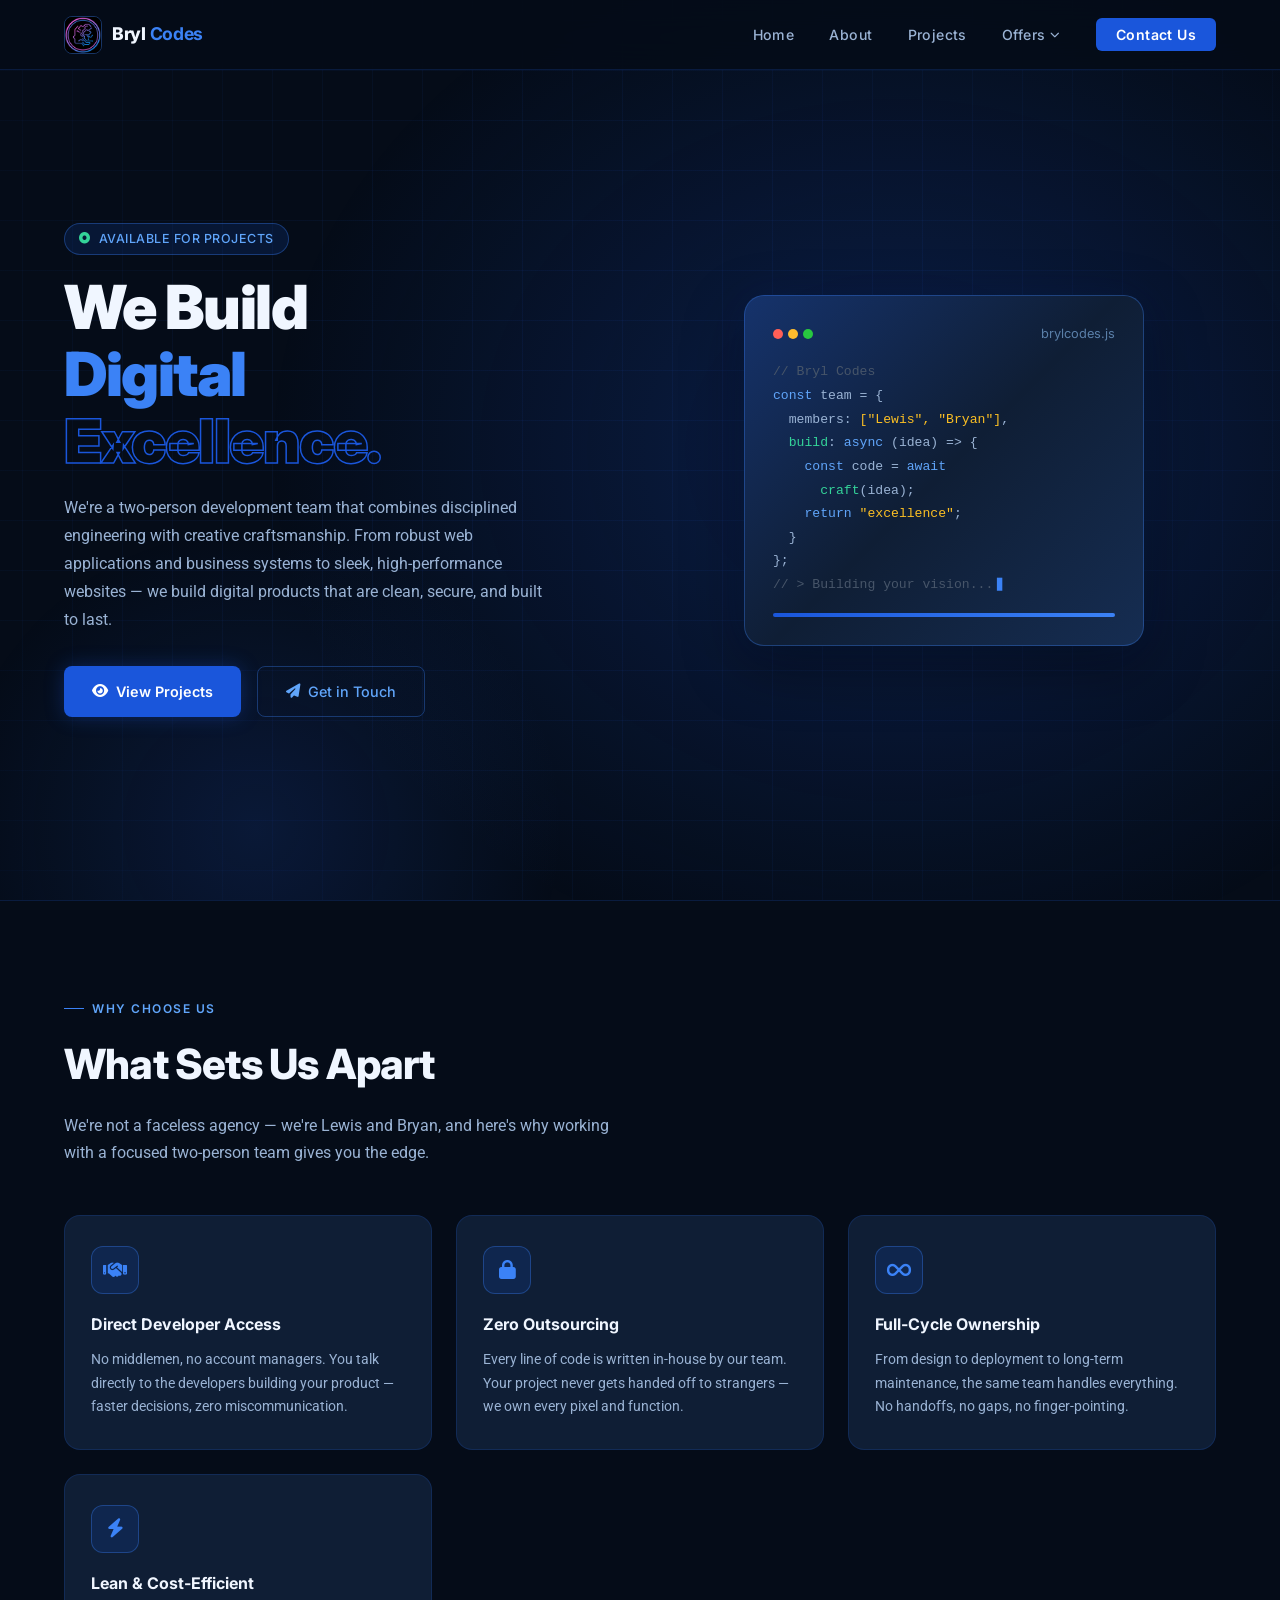
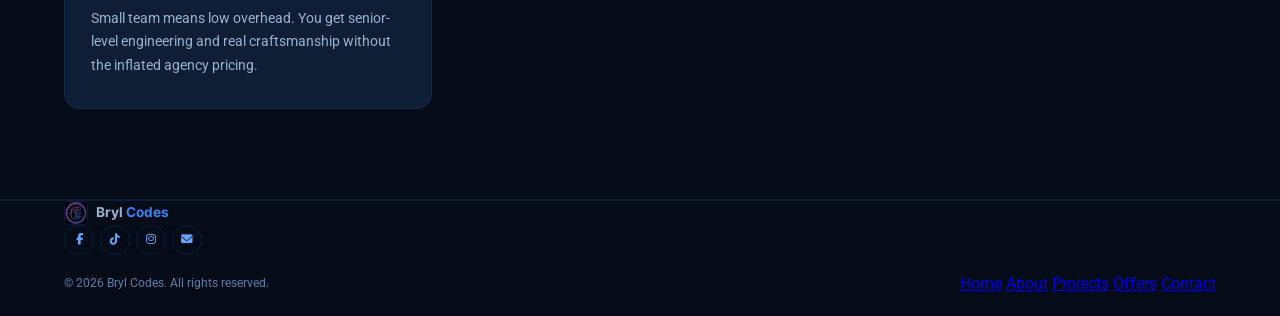
==== index.html @ 0e567b28 "New" ====
﻿<!DOCTYPE html>
<html lang="en">

<head>
    <meta charset="UTF-8" />
    <meta name="viewport" content="width=device-width, initial-scale=1.0" />
    <title>Bryl Codes</title>
    <link rel="preconnect" href="https://fonts.googleapis.com" />
    <link rel="preconnect" href="https://fonts.gstatic.com" crossorigin />
    <link
        href="https://fonts.googleapis.com/css2?family=Inter:wght@300;400;500;600;700;800;900&family=Roboto:wght@300;400;500;700&display=swap"
        rel="stylesheet" />
    <link rel="stylesheet" href="https://cdnjs.cloudflare.com/ajax/libs/font-awesome/6.5.0/css/all.min.css" />
    <link rel="stylesheet" href="css/style.css" />
</head>

<body>

    <!-- NAV -->
    <nav>
        <a class="nav-logo" href="index.html">
            <img src="assets/logo.png" alt="Bryl Codes Logo" data-fallback="icon-sibling" data-icon="fa-solid fa-code"
                data-icon-color="var(--blue-glow)" data-icon-size="1.4rem" />
            <span>Bryl <b>Codes</b></span>
        </a>
        <ul class="nav-links" id="navLinks">
            <li><a href="index.html">Home</a></li>
            <li><a href="about.html">About</a></li>
            <li><a href="projects.html">Projects</a></li>
            <li class="has-dropdown">
                <a href="offers.html">Offers <i class="fa-solid fa-chevron-down dropdown-arrow"></i></a>
                <ul class="dropdown">
                    <li><a href="offers.html">Services</a></li>
                    <li><a href="process.html">Our Process</a></li>
                </ul>
            </li>
            <li><a href="contact.html" class="nav-cta">Contact Us</a></li>
        </ul>
        <div class="hamburger" id="hamburger">
            <span></span><span></span><span></span>
        </div>
    </nav>

    <!-- HERO -->
    <section id="home">
        <div class="hero-bg"></div>
        <div class="hero-grid"></div>
        <div class="hero-inner">
            <div class="hero-text">
                <div class="hero-badge"><i class="fa-solid fa-circle-dot"></i> Available for Projects</div>
                <h1 class="hero-title">
                    We Build<br />
                    <span class="accent">Digital</span><br />
                    <span class="stroke">Excellence.</span>
                </h1>
                <p class="hero-desc">
                    We're a two-person development team that combines disciplined engineering with creative
                    craftsmanship. From robust web applications and business systems to sleek, high-performance
                    websites — we build digital products that are clean, secure, and built to last.
                </p>
                <div class="hero-actions">
                    <a href="projects.html" class="btn-primary"><i class="fa-solid fa-eye"></i> View Projects</a>
                    <a href="contact.html" class="btn-outline"><i class="fa-solid fa-paper-plane"></i> Get in Touch</a>
                </div>
            </div>

            <div class="hero-visual">
                <div class="hero-card">
                    <div class="hc-top">
                        <div class="hc-dots"><span></span><span></span><span></span></div>
                        <div class="hc-title">brylcodes.js</div>
                    </div>
                    <div class="hc-code">
                        <div class="cm">// Bryl Codes</div>
                        <div><span class="kw">const</span> team = {</div>
                        <div>&nbsp;&nbsp;members: <span class="str">["Lewis", "Bryan"]</span>,</div>
                        <div>&nbsp;&nbsp;<span class="fn">build</span>: <span class="kw">async</span> (idea) => {</div>
                        <div>&nbsp;&nbsp;&nbsp;&nbsp;<span class="kw">const</span> code = <span class="kw">await</span>
                        </div>
                        <div>&nbsp;&nbsp;&nbsp;&nbsp;&nbsp;&nbsp;<span class="fn">craft</span>(idea);</div>
                        <div>&nbsp;&nbsp;&nbsp;&nbsp;<span class="kw">return</span> <span
                                class="str">"excellence"</span>;</div>
                        <div>&nbsp;&nbsp;}</div>
                        <div>};</div>
                        <div class="cm">// &gt; Building your vision...</div>
                    </div>
                    <div class="hc-bar"></div>
                </div>
            </div>
        </div>
    </section>

    <!-- WHY CHOOSE US -->
    <section class="why-section">
        <div class="section-inner">
            <div class="section-label">Why Choose Us</div>
            <h2 class="section-title">What Sets Us Apart</h2>
            <p class="section-sub">We're not a faceless agency — we're Lewis and Bryan, and here's why
                working with a focused two-person team gives you the edge.</p>

            <div class="why-grid">
                <div class="why-card">
                    <div class="why-icon"><i class="fa-solid fa-handshake"></i></div>
                    <div class="why-name">Direct Developer Access</div>
                    <p class="why-desc">No middlemen, no account managers. You talk directly to the developers
                        building your product — faster decisions, zero miscommunication.</p>
                </div>
                <div class="why-card">
                    <div class="why-icon"><i class="fa-solid fa-lock"></i></div>
                    <div class="why-name">Zero Outsourcing</div>
                    <p class="why-desc">Every line of code is written in-house by our team. Your project
                        never gets handed off to strangers — we own every pixel and function.</p>
                </div>
                <div class="why-card">
                    <div class="why-icon"><i class="fa-solid fa-infinity"></i></div>
                    <div class="why-name">Full-Cycle Ownership</div>
                    <p class="why-desc">From design to deployment to long-term maintenance, the same team
                        handles everything. No handoffs, no gaps, no finger-pointing.</p>
                </div>
                <div class="why-card">
                    <div class="why-icon"><i class="fa-solid fa-bolt"></i></div>
                    <div class="why-name">Lean &amp; Cost-Efficient</div>
                    <p class="why-desc">Small team means low overhead. You get senior-level engineering
                        and real craftsmanship without the inflated agency pricing.</p>
                </div>
            </div>
        </div>
    </section>

    <!-- FOOTER -->
    <footer>
        <div class="footer-inner">
            <div class="footer-top">
                <div class="footer-logo">
                    <img src="assets/logo.png" alt="Logo" data-fallback="hide" />
                    <span>Bryl <b>Codes</b></span>
                </div>
                <div class="footer-socials">
                    <div class="social-btn">
                        <img src="assets/facebook.png" alt="Facebook" data-fallback="replace-parent"
                            data-icon="fab fa-facebook-f" data-icon-color="var(--blue-light)" />
                    </div>
                    <div class="social-btn">
                        <img src="assets/tiktok.png" alt="TikTok" data-fallback="replace-parent"
                            data-icon="fab fa-tiktok" data-icon-color="var(--blue-light)" />
                    </div>
                    <div class="social-btn">
                        <img src="assets/intagram.png" alt="Instagram" data-fallback="replace-parent"
                            data-icon="fab fa-instagram" data-icon-color="var(--blue-light)" />
                    </div>
                    <div class="social-btn">
                        <img src="assets/email.png" alt="Email" data-fallback="replace-parent"
                            data-icon="fa-solid fa-envelope" data-icon-color="var(--blue-light)" />
                    </div>
                </div>
            </div>
            <div class="footer-bottom">
                <div class="footer-copy">&copy; 2026 Bryl Codes. All rights reserved.</div>
                <div class="footer-links">
                    <a href="index.html">Home</a>
                    <a href="about.html">About</a>
                    <a href="projects.html">Projects</a>
                    <a href="offers.html">Offers</a>
                    <a href="contact.html">Contact</a>
                </div>
            </div>
        </div>
    </footer>

    <script src="js/main.js"></script>
</body>

</html>
---- css/style.css ----
*,
*::before,
*::after {
    box-sizing: border-box;
    margin: 0;
    padding: 0;
}

:root {
    --blue-deep: #0a1628;
    --blue-dark: #0d1f3c;
    --blue-mid: #102a4c;
    --blue-accent: #1a56db;
    --blue-bright: #2563eb;
    --blue-glow: #3b82f6;
    --blue-light: #60a5fa;
    --blue-pale: #93c5fd;
    --black: #050c18;
    --surface: #0f1e35;
    --surface2: #122338;
    --border: rgba(37, 99, 235, 0.18);
    --border-bright: rgba(59, 130, 246, 0.35);
    --text-primary: #f0f6ff;
    --text-secondary: #9ab3d4;
    --text-muted: #5a7fa8;
    --font-head: 'Inter', sans-serif;
    --font-body: 'Roboto', sans-serif;
}

html {
    scroll-behavior: smooth;
}

body {
    background: var(--black);
    color: var(--text-primary);
    font-family: var(--font-body);
    line-height: 1.6;
    overflow-x: hidden;
}

::-webkit-scrollbar {
    width: 5px;
}

::-webkit-scrollbar-track {
    background: var(--black);
}

::-webkit-scrollbar-thumb {
    background: var(--blue-accent);
    border-radius: 999px;
}

/* Nav Bar */
nav {
    position: fixed;
    top: 0;
    left: 0;
    right: 0;
    z-index: 1000;
    display: flex;
    align-items: center;
    justify-content: space-between;
    padding: 0 5%;
    height: 70px;
    background: rgba(5, 12, 24, 0.85);
    backdrop-filter: blur(18px);
    border-bottom: 1px solid var(--border);
    transition: background .3s, box-shadow .3s;
}

nav.nav-scrolled {
    background: rgba(5, 12, 24, 0.95);
    box-shadow: 0 4px 30px rgba(0, 0, 0, 0.4);
}

.nav-logo {
    display: flex;
    align-items: center;
    gap: 10px;
    text-decoration: none;
}

.nav-logo img {
    width: 38px;
    height: 38px;
    border-radius: 8px;
    object-fit: cover;
    border: 1px solid var(--border-bright);
}

.nav-logo span {
    font-family: var(--font-head);
    font-weight: 800;
    font-size: 1.1rem;
    color: var(--text-primary);
    letter-spacing: -0.3px;
}

.nav-logo span b {
    color: var(--blue-glow);
}

.nav-links {
    display: flex;
    gap: 2.2rem;
    list-style: none;
}

.nav-links a {
    font-family: var(--font-head);
    font-size: 0.88rem;
    font-weight: 500;
    color: var(--text-secondary);
    text-decoration: none;
    letter-spacing: 0.4px;
    transition: color .2s;
    position: relative;
}

.nav-links a::after {
    content: '';
    position: absolute;
    bottom: -4px;
    left: 0;
    right: 100%;
    height: 1.5px;
    background: var(--blue-glow);
    transition: right .25s ease;
}

.nav-links a:hover {
    color: var(--text-primary);
}

.nav-links a:hover::after {
    right: 0;
}

.nav-links a.active {
    color: var(--text-primary);
}

.nav-links a.active::after {
    right: 0;
}

.nav-cta {
    background: var(--blue-accent);
    color: #fff !important;
    padding: 8px 20px;
    border-radius: 6px;
    font-weight: 600 !important;
    transition: background .2s, transform .2s !important;
}

.nav-cta:hover {
    background: var(--blue-bright) !important;
    transform: translateY(-1px);
}

.nav-cta::after {
    display: none !important;
}

.hamburger {
    display: none;
    flex-direction: column;
    gap: 5px;
    cursor: pointer;
}

.hamburger span {
    width: 24px;
    height: 2px;
    background: var(--text-primary);
    border-radius: 2px;
    transition: .3s;
}

/* DROPDOWN NAV */
.has-dropdown {
    position: relative;
}

.has-dropdown > a {
    display: inline-flex;
    align-items: center;
    gap: 5px;
}

.has-dropdown > a::after {
    display: none !important;
}

.dropdown-arrow {
    font-size: 0.6rem;
    transition: transform .25s;
}

.has-dropdown:hover .dropdown-arrow,
.has-dropdown.open .dropdown-arrow {
    transform: rotate(180deg);
}

.dropdown {
    position: absolute;
    top: calc(100% + 8px);
    left: 50%;
    transform: translateX(-50%);
    background: rgba(15, 30, 53, 0.98);
    backdrop-filter: blur(20px);
    border: 1px solid var(--border-bright);
    border-radius: 12px;
    padding: 8px 0;
    min-width: 170px;
    list-style: none;
    box-shadow: 0 12px 40px rgba(0, 0, 0, 0.4);
    z-index: 100;
    opacity: 0;
    pointer-events: none;
    visibility: hidden;
    transition: opacity .2s, transform .2s, visibility .2s;
    transform: translateX(-50%) translateY(-6px);
}

/* Invisible bridge so mouse can travel from link to dropdown */
.dropdown::before {
    content: '';
    position: absolute;
    top: -12px;
    left: 0;
    right: 0;
    height: 12px;
}

.has-dropdown:hover .dropdown {
    opacity: 1;
    pointer-events: auto;
    visibility: visible;
    transform: translateX(-50%) translateY(0);
}

.dropdown li {
    list-style: none;
}

.dropdown a {
    display: block;
    padding: 9px 20px;
    font-size: 0.82rem !important;
    color: var(--text-secondary) !important;
    transition: background .2s, color .2s;
    white-space: nowrap;
}

.dropdown a::after {
    display: none !important;
}

.dropdown a:hover,
.dropdown a.active {
    background: rgba(37, 99, 235, 0.1);
    color: var(--text-primary) !important;
}

/* PROCESS DETAILS */
.process-details-section {
    background: var(--black);
}

.process-details-grid {
    display: grid;
    grid-template-columns: repeat(auto-fill, minmax(280px, 1fr));
    gap: 1.5rem;
    margin-top: 3rem;
}

.process-detail-card {
    background: var(--surface);
    border: 1px solid var(--border);
    border-radius: 16px;
    padding: 30px 26px;
    transition: transform .3s, border-color .3s;
    position: relative;
    overflow: hidden;
}

.process-detail-card::before {
    content: '';
    position: absolute;
    top: 0;
    left: 0;
    right: 0;
    height: 3px;
    background: linear-gradient(90deg, var(--blue-accent), var(--blue-glow));
    transform: scaleX(0);
    transform-origin: left;
    transition: transform .3s;
}

.process-detail-card:hover {
    transform: translateY(-5px);
    border-color: var(--border-bright);
}

.process-detail-card:hover::before {
    transform: scaleX(1);
}

.pd-icon {
    width: 48px;
    height: 48px;
    border-radius: 12px;
    background: rgba(26, 86, 219, 0.15);
    border: 1px solid var(--border-bright);
    display: flex;
    align-items: center;
    justify-content: center;
    margin-bottom: 18px;
    font-size: 1.2rem;
    color: var(--blue-glow);
}

.pd-title {
    font-family: var(--font-head);
    font-weight: 700;
    font-size: 1rem;
    color: var(--text-primary);
    margin-bottom: 10px;
}

.pd-desc {
    font-size: 0.87rem;
    color: var(--text-secondary);
    line-height: 1.7;
}

.process-section#process-top {
    padding-top: 120px;
}

/* HERO */
#home {
    min-height: 100vh;
    display: flex;
    align-items: center;
    padding: 100px 5% 60px;
    position: relative;
    overflow: hidden;
}

.hero-bg {
    position: absolute;
    top: -20%;
    left: 0;
    right: 0;
    bottom: -20%;
    z-index: 0;
    background:
        radial-gradient(ellipse 70% 60% at 70% 50%, rgba(26, 86, 219, 0.25) 0%, transparent 70%),
        radial-gradient(ellipse 40% 40% at 20% 80%, rgba(37, 99, 235, 0.15) 0%, transparent 60%);
    will-change: transform;
}

.hero-grid {
    position: absolute;
    top: -20%;
    left: -10%;
    right: -10%;
    bottom: -20%;
    z-index: 0;
    background-image:
        linear-gradient(rgba(37, 99, 235, 0.07) 1px, transparent 1px),
        linear-gradient(90deg, rgba(37, 99, 235, 0.07) 1px, transparent 1px);
    background-size: 50px 50px;
    mask-image: radial-gradient(ellipse 80% 80% at 50% 50%, black 30%, transparent 100%);
    will-change: transform;
}

.hero-inner {
    position: relative;
    z-index: 1;
    display: grid;
    grid-template-columns: 1fr 1fr;
    gap: 4rem;
    align-items: center;
    max-width: 1200px;
    margin: 0 auto;
    width: 100%;
}

.hero-badge {
    display: inline-flex;
    align-items: center;
    gap: 8px;
    background: rgba(26, 86, 219, 0.15);
    border: 1px solid var(--border-bright);
    border-radius: 999px;
    padding: 5px 14px;
    font-size: 0.78rem;
    font-weight: 500;
    color: var(--blue-light);
    font-family: var(--font-head);
    margin-bottom: 1.2rem;
    letter-spacing: 0.5px;
    text-transform: uppercase;
}

.hero-badge i {
    font-size: 0.7rem;
    color: #34d399;
    animation: badgePulse 2s ease-in-out infinite;
}

.hero-title {
    font-family: var(--font-head);
    font-size: clamp(2.4rem, 5vw, 3.8rem);
    font-weight: 900;
    line-height: 1.1;
    letter-spacing: -1.5px;
    color: var(--text-primary);
    margin-bottom: 1.2rem;
}

.hero-title .accent {
    color: var(--blue-glow);
}

.hero-title .stroke {
    -webkit-text-stroke: 1.5px var(--blue-accent);
    color: transparent;
}

.hero-desc {
    font-size: 1rem;
    color: var(--text-secondary);
    max-width: 480px;
    margin-bottom: 2rem;
    line-height: 1.75;
}

.hero-actions {
    display: flex;
    gap: 1rem;
    flex-wrap: wrap;
}

/* BUTTONS */
.btn-primary {
    background: var(--blue-accent);
    color: #fff;
    border: none;
    border-radius: 8px;
    padding: 13px 28px;
    font-family: var(--font-head);
    font-weight: 600;
    font-size: 0.9rem;
    cursor: pointer;
    text-decoration: none;
    display: inline-flex;
    align-items: center;
    gap: 8px;
    transition: background .2s, transform .2s, box-shadow .2s;
    box-shadow: 0 0 20px rgba(26, 86, 219, 0.3);
}

.btn-primary:hover {
    background: var(--blue-bright);
    transform: translateY(-2px);
    box-shadow: 0 6px 30px rgba(26, 86, 219, 0.45);
}

.btn-outline {
    background: transparent;
    color: var(--blue-light);
    border: 1px solid var(--border-bright);
    border-radius: 8px;
    padding: 13px 28px;
    font-family: var(--font-head);
    font-weight: 500;
    font-size: 0.9rem;
    cursor: pointer;
    text-decoration: none;
    display: inline-flex;
    align-items: center;
    gap: 8px;
    transition: border-color .2s, color .2s, background .2s;
}

.btn-outline:hover {
    background: rgba(59, 130, 246, 0.08);
    border-color: var(--blue-glow);
    color: var(--text-primary);
}

/* HERO CARD */
.hero-visual {
    display: flex;
    justify-content: center;
    align-items: center;
    position: relative;
}

.hero-card {
    background: var(--surface);
    border: 1px solid var(--border-bright);
    border-radius: 20px;
    padding: 28px;
    width: 100%;
    max-width: 400px;
    position: relative;
    box-shadow: 0 20px 60px rgba(0, 0, 0, 0.4), 0 0 40px rgba(26, 86, 219, 0.1);
    animation: heroFloat 6s ease-in-out infinite;
    transition: transform .15s ease-out, box-shadow .3s;
    will-change: transform;
}

.hero-card::before {
    content: '';
    position: absolute;
    inset: -1px;
    border-radius: 21px;
    background: linear-gradient(135deg, rgba(37, 99, 235, 0.3), transparent, rgba(59, 130, 246, 0.15));
    z-index: -1;
}

.hc-top {
    display: flex;
    align-items: center;
    gap: 10px;
    margin-bottom: 16px;
}

.hc-dots {
    display: flex;
    gap: 5px;
}

.hc-dots span {
    width: 10px;
    height: 10px;
    border-radius: 50%;
}

.hc-dots span:nth-child(1) {
    background: #ff5f57;
}

.hc-dots span:nth-child(2) {
    background: #febc2e;
}

.hc-dots span:nth-child(3) {
    background: #28c840;
}

.hc-title {
    font-family: var(--font-head);
    font-size: 0.8rem;
    color: var(--text-muted);
    margin-left: auto;
}

.hc-code {
    font-family: monospace;
    font-size: 0.82rem;
    line-height: 1.8;
    color: var(--text-secondary);
}

.hc-code .kw {
    color: #60a5fa;
}

.hc-code .fn {
    color: #34d399;
}

.hc-code .str {
    color: #fbbf24;
}

.hc-code .cm {
    color: #475569;
}

.hc-bar {
    margin-top: 16px;
    height: 4px;
    border-radius: 2px;
    background: linear-gradient(90deg, var(--blue-accent), var(--blue-glow));
    animation: load 2.5s ease-in-out infinite;
}

@keyframes load {

    0%,
    100% {
        width: 30%
    }

    50% {
        width: 90%
    }
}

@keyframes heroFloat {

    0%,
    100% {
        transform: translateY(0);
    }

    50% {
        transform: translateY(-12px);
    }
}

@keyframes badgePulse {

    0%,
    100% {
        opacity: 1;
    }

    50% {
        opacity: 0.3;
    }
}

@keyframes gradientShift {
    0% {
        background-position: 0% 50%;
    }

    50% {
        background-position: 100% 50%;
    }

    100% {
        background-position: 0% 50%;
    }
}

@keyframes typeCursor {

    0%,
    100% {
        border-color: var(--blue-glow);
    }

    50% {
        border-color: transparent;
    }
}

@keyframes glowPulse {

    0%,
    100% {
        box-shadow: 0 0 20px rgba(26, 86, 219, 0.15);
    }

    50% {
        box-shadow: 0 0 40px rgba(59, 130, 246, 0.25);
    }
}

/* Typing cursor on hero code */
.hc-code > div:last-child::after {
    content: '▋';
    color: var(--blue-glow);
    animation: typeCursor 1s step-end infinite;
    margin-left: 4px;
    font-size: 0.85em;
}

/* SCROLL REVEAL ANIMATIONS */
.reveal {
    opacity: 0;
    transform: translateY(40px);
    transition: opacity 0.7s cubic-bezier(0.16, 1, 0.3, 1),
        transform 0.7s cubic-bezier(0.16, 1, 0.3, 1);
}

.reveal.active {
    opacity: 1;
    transform: translateY(0);
}

.reveal-left {
    opacity: 0;
    transform: translateX(-40px);
    transition: opacity 0.7s cubic-bezier(0.16, 1, 0.3, 1),
        transform 0.7s cubic-bezier(0.16, 1, 0.3, 1);
}

.reveal-left.active {
    opacity: 1;
    transform: translateX(0);
}

.reveal-right {
    opacity: 0;
    transform: translateX(40px);
    transition: opacity 0.7s cubic-bezier(0.16, 1, 0.3, 1),
        transform 0.7s cubic-bezier(0.16, 1, 0.3, 1);
}

.reveal-right.active {
    opacity: 1;
    transform: translateX(0);
}

.reveal-scale {
    opacity: 0;
    transform: scale(0.9);
    transition: opacity 0.6s cubic-bezier(0.16, 1, 0.3, 1),
        transform 0.6s cubic-bezier(0.16, 1, 0.3, 1);
}

.reveal-scale.active {
    opacity: 1;
    transform: scale(1);
}

/* Staggered delays for cards */
.stagger-1 { transition-delay: 0.05s; }
.stagger-2 { transition-delay: 0.1s; }
.stagger-3 { transition-delay: 0.15s; }
.stagger-4 { transition-delay: 0.2s; }
.stagger-5 { transition-delay: 0.25s; }
.stagger-6 { transition-delay: 0.3s; }

/* PROCESS / HOW WE WORK */
.process-section {
    background: var(--blue-deep);
}

.process-grid {
    display: grid;
    grid-template-columns: repeat(4, 1fr);
    gap: 1.5rem;
    margin-top: 3rem;
    position: relative;
}

.process-grid::before {
    content: '';
    position: absolute;
    top: 44px;
    left: 8%;
    right: 8%;
    height: 2px;
    background: linear-gradient(90deg, transparent, var(--blue-accent), var(--blue-glow), var(--blue-accent), transparent);
    z-index: 0;
}

.process-step {
    text-align: center;
    position: relative;
    z-index: 1;
}

.process-num {
    width: 56px;
    height: 56px;
    border-radius: 50%;
    background: var(--surface);
    border: 2px solid var(--blue-accent);
    display: flex;
    align-items: center;
    justify-content: center;
    margin: 0 auto 20px;
    font-family: var(--font-head);
    font-size: 1.1rem;
    font-weight: 800;
    color: var(--blue-glow);
    transition: background .3s, border-color .3s, transform .3s;
    animation: glowPulse 3s ease-in-out infinite;
}

.process-step:nth-child(2) .process-num { animation-delay: 0.5s; }
.process-step:nth-child(3) .process-num { animation-delay: 1s; }
.process-step:nth-child(4) .process-num { animation-delay: 1.5s; }

.process-step:hover .process-num {
    background: var(--blue-accent);
    border-color: var(--blue-glow);
    color: #fff;
    transform: scale(1.1);
}

.process-title {
    font-family: var(--font-head);
    font-weight: 700;
    font-size: 0.95rem;
    color: var(--text-primary);
    margin-bottom: 8px;
}

.process-desc {
    font-size: 0.82rem;
    color: var(--text-secondary);
    line-height: 1.65;
    max-width: 220px;
    margin: 0 auto;
}

/* CTA BANNER */
.cta-banner {
    padding: 80px 5%;
    background:
        linear-gradient(135deg, rgba(26, 86, 219, 0.12) 0%, rgba(59, 130, 246, 0.06) 50%, rgba(26, 86, 219, 0.12) 100%);
    background-size: 200% 200%;
    animation: gradientShift 8s ease infinite;
    border-top: 1px solid var(--border);
    border-bottom: 1px solid var(--border);
    text-align: center;
    position: relative;
    overflow: hidden;
}

.cta-banner::before {
    content: '';
    position: absolute;
    inset: 0;
    background-image:
        radial-gradient(circle at 20% 50%, rgba(59, 130, 246, 0.08) 0%, transparent 50%),
        radial-gradient(circle at 80% 50%, rgba(26, 86, 219, 0.08) 0%, transparent 50%);
}

.cta-inner {
    position: relative;
    z-index: 1;
    max-width: 650px;
    margin: 0 auto;
}

.cta-banner .section-title {
    margin-bottom: 0.8rem;
}

.cta-banner .section-sub {
    max-width: 100%;
    margin: 0 auto 2rem;
    text-align: center;
}

.cta-actions {
    display: flex;
    gap: 1rem;
    justify-content: center;
    flex-wrap: wrap;
}

/* SECTION COMMON */
section {
    padding: 90px 5%;
}

.section-inner {
    max-width: 1200px;
    margin: 0 auto;
}

.section-label {
    display: inline-flex;
    align-items: center;
    gap: 8px;
    font-family: var(--font-head);
    font-size: 0.75rem;
    font-weight: 600;
    text-transform: uppercase;
    letter-spacing: 1.5px;
    color: var(--blue-light);
    margin-bottom: 0.8rem;
}

.section-label::before {
    content: '';
    display: block;
    width: 20px;
    height: 1.5px;
    background: var(--blue-glow);
}

.section-title {
    font-family: var(--font-head);
    font-size: clamp(1.8rem, 3.5vw, 2.6rem);
    font-weight: 800;
    letter-spacing: -0.8px;
    color: var(--text-primary);
    margin-bottom: 1rem;
}

.section-title--large {
    font-size: clamp(2rem, 4vw, 3rem);
}

.section-sub {
    color: var(--text-secondary);
    max-width: 560px;
    font-size: 0.97rem;
    line-height: 1.75;
}

.divider {
    height: 1px;
    background: var(--border);
    margin: 0 5%;
}

/* WHY CHOOSE US */
.why-section {
    background: var(--black);
    border-top: 1px solid var(--border);
    border-bottom: 1px solid var(--border);
}

.why-grid {
    display: grid;
    grid-template-columns: repeat(auto-fill, minmax(280px, 1fr));
    gap: 1.5rem;
    margin-top: 3rem;
}

.why-card {
    background: var(--surface);
    border: 1px solid var(--border);
    border-radius: 16px;
    padding: 30px 26px;
    transition: transform .3s, border-color .3s;
    position: relative;
    overflow: hidden;
}

.why-card::before {
    content: '';
    position: absolute;
    top: 0;
    left: 0;
    right: 0;
    height: 3px;
    background: linear-gradient(90deg, var(--blue-accent), var(--blue-glow));
    transform: scaleX(0);
    transform-origin: left;
    transition: transform .3s;
}

.why-card:hover {
    transform: translateY(-5px);
    border-color: var(--border-bright);
}

.why-card:hover::before {
    transform: scaleX(1);
}

.why-icon {
    width: 48px;
    height: 48px;
    border-radius: 12px;
    background: rgba(26, 86, 219, 0.15);
    border: 1px solid var(--border-bright);
    display: flex;
    align-items: center;
    justify-content: center;
    margin-bottom: 18px;
    font-size: 1.2rem;
    color: var(--blue-glow);
}

.why-name {
    font-family: var(--font-head);
    font-weight: 700;
    font-size: 1rem;
    color: var(--text-primary);
    margin-bottom: 10px;
}

.why-desc {
    font-size: 0.87rem;
    color: var(--text-secondary);
    line-height: 1.7;
}

/* ABOUT */
.about-section {
    background: var(--blue-deep);
}

.about-grid {
    display: grid;
    grid-template-columns: 1fr 1fr;
    gap: 5rem;
    align-items: center;
}

.about-team {
    display: grid;
    grid-template-columns: 1fr 1fr;
    gap: 1rem;
}

.team-card {
    background: var(--surface2);
    border: 1px solid var(--border);
    border-radius: 16px;
    overflow: hidden;
    transition: transform .3s, border-color .3s;
}

.team-card:hover {
    transform: translateY(-4px);
    border-color: var(--border-bright);
}

.team-card img {
    width: 100%;
    aspect-ratio: 1;
    object-fit: cover;
    display: block;
    filter: grayscale(20%);
}

.team-info {
    padding: 14px 16px;
}

.team-name {
    font-family: var(--font-head);
    font-weight: 700;
    font-size: 0.95rem;
    color: var(--text-primary);
}

.team-role {
    font-size: 0.78rem;
    color: var(--blue-light);
    margin-top: 2px;
    font-family: var(--font-head);
}

.about-content .section-sub {
    max-width: 100%;
}

.about-points {
    margin-top: 1.8rem;
    display: flex;
    flex-direction: column;
    gap: 14px;
}

.about-point {
    display: flex;
    align-items: flex-start;
    gap: 12px;
    font-size: 0.9rem;
    color: var(--text-secondary);
}

.about-point i {
    color: var(--blue-glow);
    margin-top: 3px;
    font-size: 0.9rem;
    flex-shrink: 0;
}

.about-point span {
    font-family: var(--font-body);
    line-height: 1.6;
}

/* ABOUT PAGE EXTRA */
.about-hero {
    padding-top: 120px;
    background: var(--blue-deep);
}

.about-story {
    background: var(--black);
}

.about-values {
    background: var(--blue-deep);
}

.values-grid {
    display: grid;
    grid-template-columns: repeat(auto-fill, minmax(280px, 1fr));
    gap: 1.5rem;
    margin-top: 3rem;
}

.value-card {
    background: var(--surface);
    border: 1px solid var(--border);
    border-radius: 16px;
    padding: 30px 26px;
    transition: transform .3s, border-color .3s;
    position: relative;
    overflow: hidden;
}

.value-card::before {
    content: '';
    position: absolute;
    top: 0;
    left: 0;
    right: 0;
    height: 3px;
    background: linear-gradient(90deg, var(--blue-accent), var(--blue-glow));
    transform: scaleX(0);
    transform-origin: left;
    transition: transform .3s;
}

.value-card:hover {
    transform: translateY(-5px);
    border-color: var(--border-bright);
}

.value-card:hover::before {
    transform: scaleX(1);
}

.value-icon {
    width: 48px;
    height: 48px;
    border-radius: 12px;
    background: rgba(26, 86, 219, 0.15);
    border: 1px solid var(--border-bright);
    display: flex;
    align-items: center;
    justify-content: center;
    margin-bottom: 18px;
    font-size: 1.2rem;
    color: var(--blue-glow);
}

.value-name {
    font-family: var(--font-head);
    font-weight: 700;
    font-size: 1rem;
    color: var(--text-primary);
    margin-bottom: 10px;
}

.value-desc {
    font-size: 0.87rem;
    color: var(--text-secondary);
    line-height: 1.7;
}

/* EXPERTISE */
.expertise-section {
    background: var(--black);
    padding-top: 60px;
    padding-bottom: 80px;
}

.tech-grid {
    display: grid;
    grid-template-columns: repeat(auto-fill, minmax(100px, 1fr));
    gap: 1rem;
    margin-top: 3rem;
}

.tech-item {
    background: var(--surface);
    border: 1px solid var(--border);
    border-radius: 12px;
    padding: 20px 12px;
    display: flex;
    flex-direction: column;
    align-items: center;
    gap: 10px;
    transition: border-color .25s, transform .25s, background .25s;
    cursor: default;
}

.tech-item:hover {
    border-color: var(--border-bright);
    background: var(--surface2);
    transform: translateY(-4px);
}

.tech-item img {
    width: 38px;
    height: 38px;
    object-fit: contain;
}

.tech-icon {
    font-size: 2rem;
    line-height: 1;
}

.tech-item span {
    font-family: var(--font-head);
    font-size: 0.72rem;
    font-weight: 600;
    color: var(--text-secondary);
    text-align: center;
    letter-spacing: 0.3px;
}

/* PROJECTS */
.projects-section {
    background: var(--blue-deep);
    padding-top: 120px;
}

.projects-grid {
    display: grid;
    grid-template-columns: repeat(auto-fill, minmax(320px, 1fr));
    gap: 1.5rem;
    margin-top: 3rem;
}

.project-card {
    background: var(--surface);
    border: 1px solid var(--border);
    border-radius: 16px;
    overflow: hidden;
    transition: transform .3s, border-color .3s, box-shadow .3s;
}

.project-card:hover {
    transform: translateY(-6px);
    border-color: var(--border-bright);
    box-shadow: 0 20px 50px rgba(0, 0, 0, 0.4);
}

.project-img {
    width: 100%;
    height: 200px;
    object-fit: cover;
    display: block;
}

.project-body {
    padding: 22px;
}

.project-tag {
    display: inline-flex;
    align-items: center;
    gap: 5px;
    background: rgba(26, 86, 219, 0.15);
    border: 1px solid var(--border-bright);
    border-radius: 999px;
    padding: 3px 10px;
    font-size: 0.7rem;
    font-weight: 600;
    color: var(--blue-light);
    font-family: var(--font-head);
    text-transform: uppercase;
    letter-spacing: 0.5px;
    margin-bottom: 10px;
}

.project-name {
    font-family: var(--font-head);
    font-weight: 700;
    font-size: 1.05rem;
    color: var(--text-primary);
    margin-bottom: 8px;
}

.project-desc {
    font-size: 0.87rem;
    color: var(--text-secondary);
    line-height: 1.7;
}

/* OFFERS */
.offers-section {
    background: var(--black);
    padding-top: 120px;
}

.offers-grid {
    display: grid;
    grid-template-columns: repeat(auto-fill, minmax(280px, 1fr));
    gap: 1.5rem;
    margin-top: 3rem;
}

.offer-card {
    background: var(--surface);
    border: 1px solid var(--border);
    border-radius: 16px;
    padding: 30px 26px;
    transition: transform .3s, border-color .3s;
    position: relative;
    overflow: hidden;
}

.offer-card::before {
    content: '';
    position: absolute;
    top: 0;
    left: 0;
    right: 0;
    height: 3px;
    background: linear-gradient(90deg, var(--blue-accent), var(--blue-glow));
    transform: scaleX(0);
    transform-origin: left;
    transition: transform .3s;
}

.offer-card:hover {
    transform: translateY(-5px);
    border-color: var(--border-bright);
}

.offer-card:hover::before {
    transform: scaleX(1);
}

.offer-icon {
    width: 48px;
    height: 48px;
    border-radius: 12px;
    background: rgba(26, 86, 219, 0.15);
    border: 1px solid var(--border-bright);
    display: flex;
    align-items: center;
    justify-content: center;
    margin-bottom: 18px;
    font-size: 1.2rem;
    color: var(--blue-glow);
}

.offer-icon img {
    width: 26px;
    height: 26px;
    object-fit: contain;
}

.offer-name {
    font-family: var(--font-head);
    font-weight: 700;
    font-size: 1rem;
    color: var(--text-primary);
    margin-bottom: 10px;
}

.offer-desc {
    font-size: 0.87rem;
    color: var(--text-secondary);
    line-height: 1.7;
}

.offer-price {
    margin-top: 18px;
    padding-top: 14px;
    border-top: 1px solid var(--border);
    font-family: var(--font-head);
    font-size: 0.8rem;
    color: var(--blue-light);
    display: flex;
    align-items: center;
    gap: 6px;
}

.offer-price i {
    font-size: 0.75rem;
}

/* CONTACT */
.contact-section {
    background: var(--blue-deep);
    padding-top: 120px;
}

.contact-grid {
    display: grid;
    grid-template-columns: 1fr 1fr;
    gap: 5rem;
    align-items: start;
}

.contact-info {
    display: flex;
    flex-direction: column;
    gap: 1.2rem;
    margin-top: 2rem;
}

.contact-item {
    display: flex;
    align-items: center;
    gap: 14px;
    padding: 16px 18px;
    background: var(--surface);
    border: 1px solid var(--border);
    border-radius: 12px;
    text-decoration: none;
    transition: border-color .25s, background .25s;
}

.contact-item:hover {
    border-color: var(--border-bright);
    background: var(--surface2);
}

.contact-icon {
    width: 40px;
    height: 40px;
    border-radius: 10px;
    background: rgba(26, 86, 219, 0.15);
    display: flex;
    align-items: center;
    justify-content: center;
    flex-shrink: 0;
}

.contact-icon img {
    width: 22px;
    height: 22px;
    object-fit: contain;
}

.contact-label {
    font-size: 0.75rem;
    color: var(--text-muted);
    font-family: var(--font-head);
}

.contact-value {
    font-size: 0.88rem;
    color: var(--text-primary);
    font-weight: 500;
    font-family: var(--font-head);
}

.contact-form {
    display: flex;
    flex-direction: column;
    gap: 1rem;
}

.contact-form .btn-primary {
    width: 100%;
    justify-content: center;
}

.form-group {
    display: flex;
    flex-direction: column;
    gap: 6px;
}

.form-group label {
    font-family: var(--font-head);
    font-size: 0.82rem;
    font-weight: 500;
    color: var(--text-secondary);
}

.form-group input,
.form-group textarea {
    background: var(--surface);
    border: 1px solid var(--border);
    border-radius: 8px;
    padding: 12px 14px;
    color: var(--text-primary);
    font-family: var(--font-body);
    font-size: 0.9rem;
    outline: none;
    transition: border-color .2s;
    resize: vertical;
}

.form-group input:focus,
.form-group textarea:focus {
    border-color: var(--blue-accent);
}

.form-group input::placeholder,
.form-group textarea::placeholder {
    color: var(--text-muted);
}

.form-row {
    display: grid;
    grid-template-columns: 1fr 1fr;
    gap: 1rem;
}

/* CONTACT PAGE HERO */
.contact-hero {
    padding-top: 120px;
    background: var(--blue-deep);
}

.contact-map {
    background: var(--black);
}

.map-placeholder {
    width: 100%;
    height: 300px;
    border-radius: 16px;
    background: var(--surface);
    border: 1px solid var(--border);
    display: flex;
    align-items: center;
    justify-content: center;
    color: var(--text-muted);
    font-family: var(--font-head);
    margin-top: 2rem;
}

/* FOOTER */
footer {
    background: var(--black);
    border-top: 1px solid var(--border);
    padding: 0 5%;
    font-family: var(--font-body);
}

.footer-inner {
    max-width: 1200px;
    margin: 0 auto;
}

.footer-grid {
    display: grid;
    grid-template-columns: repeat(5, 1fr);
    gap: 1rem;
    padding: 34px 0 24px;
    border-bottom: 1px solid var(--border);
}

.footer-col-title {
    font-family: var(--font-head);
    font-weight: 600;
    font-size: 0.75rem;
    color: var(--text-secondary);
    margin-bottom: 12px;
    letter-spacing: 0.2px;
}

.footer-col-links {
    display: flex;
    flex-direction: column;
    gap: 8px;
}

.footer-col-links a {
    font-size: 0.75rem;
    color: var(--text-muted);
    text-decoration: none;
    transition: color .15s;
    line-height: 1.4;
}

.footer-col-links a:hover {
    color: var(--text-primary);
}

.footer-mid {
    display: flex;
    justify-content: space-between;
    align-items: center;
    padding: 16px 0;
    border-bottom: 1px solid var(--border);
    flex-wrap: wrap;
    gap: 12px;
}

.footer-brand {
    display: flex;
    align-items: center;
    gap: 8px;
}

.footer-logo {
    display: flex;
    align-items: center;
    gap: 8px;
}

.footer-logo img {
    width: 24px;
    height: 24px;
    border-radius: 5px;
    border: 1px solid var(--border);
}

.footer-logo span {
    font-family: var(--font-head);
    font-weight: 700;
    font-size: 0.85rem;
    color: var(--text-secondary);
}

.footer-logo span b {
    color: var(--blue-glow);
}

.footer-tagline {
    font-size: 0.72rem;
    color: var(--text-muted);
    line-height: 1.5;
}

.footer-socials {
    display: flex;
    gap: 6px;
}

.social-btn {
    width: 30px;
    height: 30px;
    border-radius: 50%;
    background: transparent;
    border: 1px solid var(--border);
    display: flex;
    align-items: center;
    justify-content: center;
    transition: border-color .15s, color .15s;
    cursor: pointer;
    text-decoration: none;
    color: var(--text-muted);
    font-size: 0.72rem;
}

.social-btn img {
    width: 14px;
    height: 14px;
    object-fit: contain;
    opacity: 0.5;
}

.social-btn:hover {
    border-color: var(--text-secondary);
    color: var(--text-secondary);
}

.social-btn:hover img {
    opacity: 0.8;
}

.footer-bottom {
    padding: 16px 0 20px;
    display: flex;
    justify-content: space-between;
    align-items: center;
    flex-wrap: wrap;
    gap: 8px;
}

.footer-copy {
    font-size: 0.72rem;
    color: var(--text-muted);
    font-family: var(--font-body);
}

.footer-legal {
    display: flex;
    gap: 16px;
    align-items: center;
}

.footer-legal a,
.footer-legal span {
    font-size: 0.72rem;
    color: var(--text-muted);
    text-decoration: none;
    transition: color .15s;
}

.footer-legal a:hover {
    color: var(--text-primary);
}

.footer-legal-divider {
    width: 1px;
    height: 10px;
    background: var(--border);
}

.footer-back-top {
    font-size: 0.72rem;
    color: var(--text-muted);
    text-decoration: none;
    font-family: var(--font-body);
    display: inline-flex;
    align-items: center;
    gap: 4px;
    transition: color .15s;
}

.footer-back-top:hover {
    color: var(--text-primary);
}

.footer-contact-item {
    display: flex;
    align-items: center;
    gap: 8px;
    font-size: 0.75rem;
    color: var(--text-muted);
    margin-bottom: 8px;
}

.footer-contact-item i {
    color: var(--text-muted);
    font-size: 0.7rem;
    width: 14px;
    text-align: center;
    flex-shrink: 0;
}

.footer-contact-item a {
    color: var(--text-muted);
    text-decoration: none;
    transition: color .15s;
}

.footer-contact-item a:hover {
    color: var(--text-primary);
}

/* MOBILE */
@media (max-width: 900px) {
    .hero-inner {
        grid-template-columns: 1fr;
        gap: 2.5rem;
    }

    .hero-visual {
        margin-top: 0.5rem;
    }

    .hero-card {
        max-width: 340px;
        padding: 20px;
        animation: heroFloat 6s ease-in-out infinite;
    }

    .hc-code {
        font-size: 0.75rem;
    }

    .process-grid {
        grid-template-columns: 1fr 1fr;
        gap: 2rem;
    }

    .process-grid::before {
        display: none;
    }

    .about-grid {
        grid-template-columns: 1fr;
        gap: 2.5rem;
    }

    .about-team {
        grid-template-columns: 1fr 1fr;
    }

    .contact-grid {
        grid-template-columns: 1fr;
        gap: 2rem;
    }

    .why-grid {
        grid-template-columns: repeat(2, 1fr);
    }

    .footer-grid {
        grid-template-columns: repeat(3, 1fr);
        gap: 1.5rem;
    }

    .footer-mid {
        flex-direction: column;
        align-items: flex-start;
    }

    .hero-actions {
        flex-direction: row;
        flex-wrap: nowrap;
    }

    .hero-actions .btn-primary,
    .hero-actions .btn-outline {
        flex: 0 0 auto;
        white-space: nowrap;
        padding: 11px 20px;
        font-size: 0.82rem;
    }

    .nav-links {
        display: none;
        flex-direction: column;
        position: fixed;
        top: 70px;
        left: 0;
        right: 0;
        background: rgba(5, 12, 24, 0.98);
        padding: 2rem 5%;
        gap: 1.5rem;
        border-bottom: 1px solid var(--border);
    }

    .nav-links.open {
        display: flex;
    }

    .hamburger {
        display: flex;
    }

    .form-row {
        grid-template-columns: 1fr;
    }

    .dropdown {
        position: static;
        transform: none;
        background: rgba(26, 86, 219, 0.06);
        border: none;
        border-radius: 8px;
        box-shadow: none;
        backdrop-filter: none;
        padding: 4px 0;
        margin-top: 8px;
        min-width: 0;
        visibility: hidden;
        opacity: 0;
        height: 0;
        overflow: hidden;
        pointer-events: none;
    }

    .dropdown::before {
        display: none;
    }

    .has-dropdown:hover .dropdown {
        visibility: hidden;
        opacity: 0;
        pointer-events: none;
    }

    .has-dropdown.open .dropdown {
        visibility: visible !important;
        opacity: 1 !important;
        pointer-events: auto !important;
        transform: none !important;
        height: auto;
        overflow: visible;
    }

    .dropdown a {
        padding: 8px 16px;
    }
}

@media (max-width: 600px) {
    .why-grid {
        grid-template-columns: 1fr;
    }

    .tech-grid {
        grid-template-columns: repeat(auto-fill, minmax(80px, 1fr));
    }

    .footer-grid {
        grid-template-columns: repeat(2, 1fr);
        gap: 1.5rem 1rem;
    }

    .footer-bottom {
        flex-direction: column;
        align-items: flex-start;
        gap: 10px;
    }

    .footer-legal {
        flex-wrap: wrap;
        gap: 10px;
    }
}
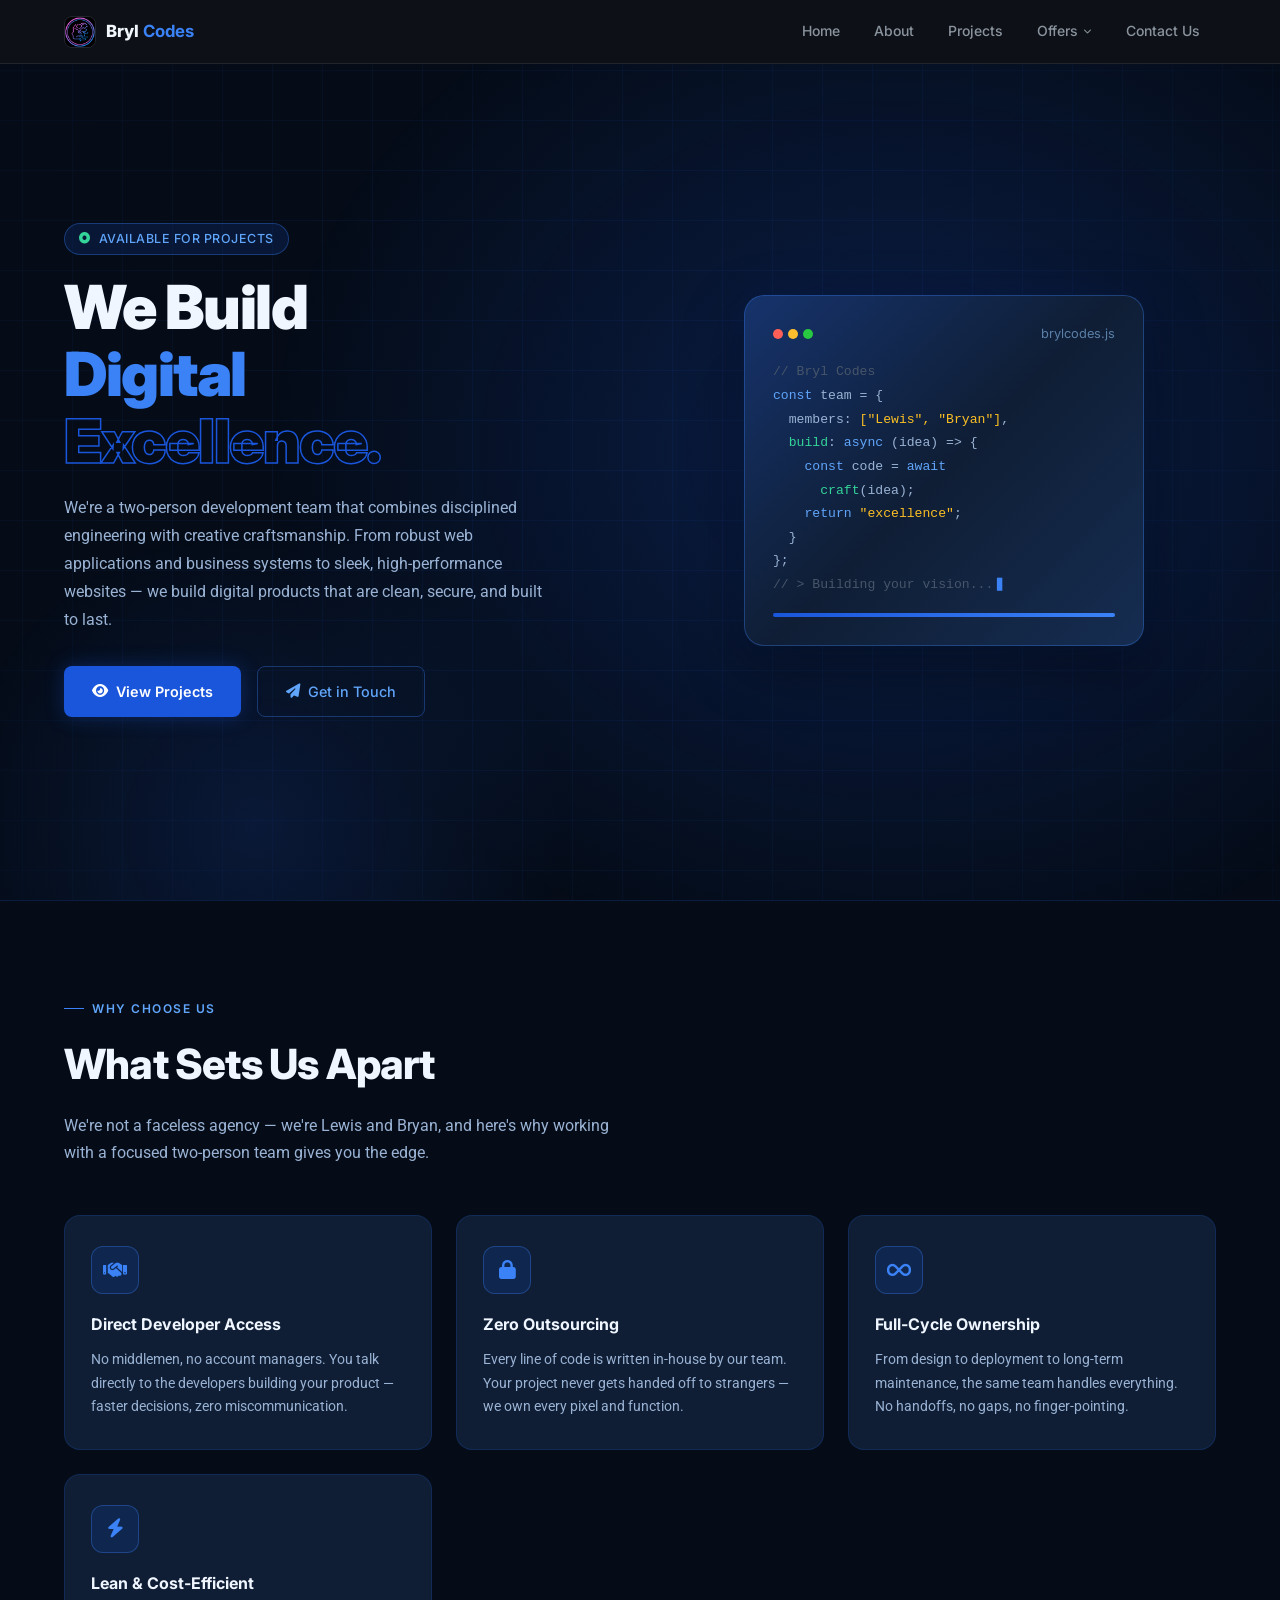
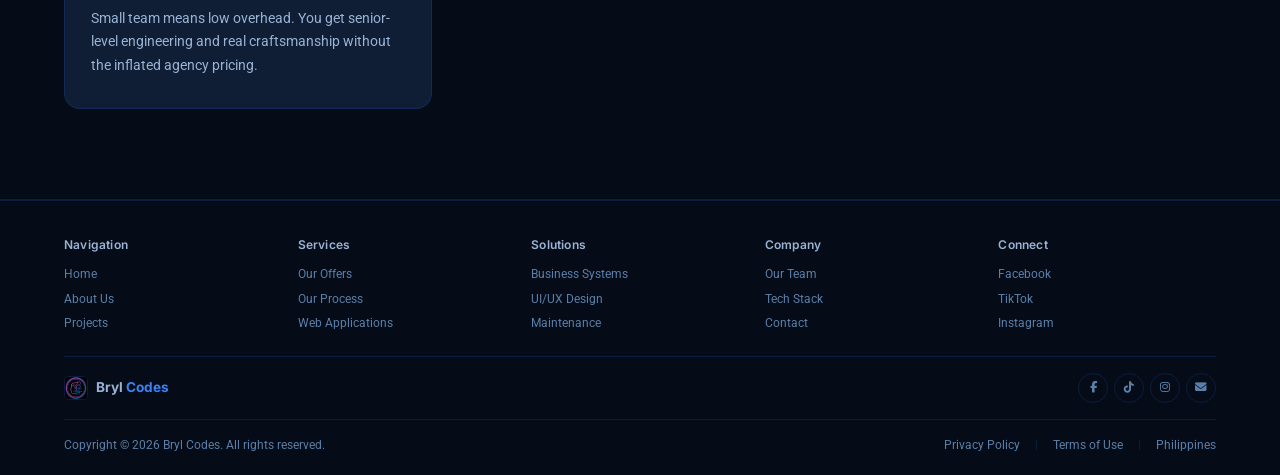
==== commit 6e0858b7: "maayos na footer" ====
--- a/index.html
+++ b/index.html
@@ -130,42 +130,75 @@
     <!-- FOOTER -->
     <footer>
         <div class="footer-inner">
-            <div class="footer-top">
-                <div class="footer-logo">
-                    <img src="assets/logo.png" alt="Logo" data-fallback="hide" />
-                    <span>Bryl <b>Codes</b></span>
+            <div class="footer-grid">
+                <div>
+                    <div class="footer-col-title">Navigation</div>
+                    <div class="footer-col-links">
+                        <a href="index.html">Home</a>
+                        <a href="about.html">About Us</a>
+                        <a href="projects.html">Projects</a>
+                    </div>
+                </div>
+                <div>
+                    <div class="footer-col-title">Services</div>
+                    <div class="footer-col-links">
+                        <a href="offers.html">Our Offers</a>
+                        <a href="process.html">Our Process</a>
+                        <a href="offers.html">Web Applications</a>
+                    </div>
+                </div>
+                <div>
+                    <div class="footer-col-title">Solutions</div>
+                    <div class="footer-col-links">
+                        <a href="offers.html">Business Systems</a>
+                        <a href="offers.html">UI/UX Design</a>
+                        <a href="offers.html">Maintenance</a>
+                    </div>
+                </div>
+                <div>
+                    <div class="footer-col-title">Company</div>
+                    <div class="footer-col-links">
+                        <a href="about.html">Our Team</a>
+                        <a href="about.html">Tech Stack</a>
+                        <a href="contact.html">Contact</a>
+                    </div>
+                </div>
+                <div>
+                    <div class="footer-col-title">Connect</div>
+                    <div class="footer-col-links">
+                        <a href="#">Facebook</a>
+                        <a href="#">TikTok</a>
+                        <a href="#">Instagram</a>
+                    </div>
+                </div>
+            </div>
+            <div class="footer-mid">
+                <div class="footer-brand">
+                    <div class="footer-logo">
+                        <img src="assets/logo.png" alt="Logo" data-fallback="hide" />
+                        <span>Bryl <b>Codes</b></span>
+                    </div>
                 </div>
                 <div class="footer-socials">
-                    <div class="social-btn">
-                        <img src="assets/facebook.png" alt="Facebook" data-fallback="replace-parent"
-                            data-icon="fab fa-facebook-f" data-icon-color="var(--blue-light)" />
-                    </div>
-                    <div class="social-btn">
-                        <img src="assets/tiktok.png" alt="TikTok" data-fallback="replace-parent"
-                            data-icon="fab fa-tiktok" data-icon-color="var(--blue-light)" />
-                    </div>
-                    <div class="social-btn">
-                        <img src="assets/intagram.png" alt="Instagram" data-fallback="replace-parent"
-                            data-icon="fab fa-instagram" data-icon-color="var(--blue-light)" />
-                    </div>
-                    <div class="social-btn">
-                        <img src="assets/email.png" alt="Email" data-fallback="replace-parent"
-                            data-icon="fa-solid fa-envelope" data-icon-color="var(--blue-light)" />
-                    </div>
+                    <a href="#" class="social-btn"><i class="fab fa-facebook-f"></i></a>
+                    <a href="#" class="social-btn"><i class="fab fa-tiktok"></i></a>
+                    <a href="#" class="social-btn"><i class="fab fa-instagram"></i></a>
+                    <a href="mailto:hello@brylcodes.com" class="social-btn"><i class="fa-solid fa-envelope"></i></a>
                 </div>
             </div>
             <div class="footer-bottom">
-                <div class="footer-copy">&copy; 2026 Bryl Codes. All rights reserved.</div>
-                <div class="footer-links">
-                    <a href="index.html">Home</a>
-                    <a href="about.html">About</a>
-                    <a href="projects.html">Projects</a>
-                    <a href="offers.html">Offers</a>
-                    <a href="contact.html">Contact</a>
+                <div class="footer-copy">Copyright &copy; 2026 Bryl Codes. All rights reserved.</div>
+                <div class="footer-legal">
+                    <a href="#">Privacy Policy</a>
+                    <div class="footer-legal-divider"></div>
+                    <a href="#">Terms of Use</a>
+                    <div class="footer-legal-divider"></div>
+                    <span>Philippines</span>
                 </div>
             </div>
         </div>
     </footer>
+
 
     <script src="js/main.js"></script>
 </body>
--- a/css/style.css
+++ b/css/style.css
@@ -29,6 +29,7 @@
 
 html {
     scroll-behavior: smooth;
+    overflow-x: hidden;
 }
 
 body {
@@ -52,28 +53,21 @@
     border-radius: 999px;
 }
 
-/* Nav Bar */
+/* ══════════════════ NAV ══════════════════ */
 nav {
     position: fixed;
-    top: 0;
-    left: 0;
-    right: 0;
+    top: 0; left: 0; right: 0;
     z-index: 1000;
     display: flex;
     align-items: center;
     justify-content: space-between;
     padding: 0 5%;
-    height: 70px;
-    background: rgba(5, 12, 24, 0.85);
-    backdrop-filter: blur(18px);
-    border-bottom: 1px solid var(--border);
-    transition: background .3s, box-shadow .3s;
-}
-
-nav.nav-scrolled {
-    background: rgba(5, 12, 24, 0.95);
-    box-shadow: 0 4px 30px rgba(0, 0, 0, 0.4);
-}
+    height: 64px;
+    background: #0d1117;
+    border-bottom: 1px solid #21262d;
+    transition: box-shadow .3s;
+}
+nav.nav-scrolled { box-shadow: 0 2px 16px rgba(0,0,0,.5); }
 
 .nav-logo {
     display: flex;
@@ -81,87 +75,51 @@
     gap: 10px;
     text-decoration: none;
 }
-
 .nav-logo img {
-    width: 38px;
-    height: 38px;
+    width: 32px; height: 32px;
     border-radius: 8px;
     object-fit: cover;
-    border: 1px solid var(--border-bright);
-}
-
+    border: 1px solid #21262d;
+}
 .nav-logo span {
     font-family: var(--font-head);
     font-weight: 800;
-    font-size: 1.1rem;
-    color: var(--text-primary);
-    letter-spacing: -0.3px;
-}
-
-.nav-logo span b {
-    color: var(--blue-glow);
-}
+    font-size: 1.05rem;
+    color: #f0f6fc;
+}
+.nav-logo span b { color: var(--blue-glow); }
 
 .nav-links {
     display: flex;
-    gap: 2.2rem;
+    align-items: center;
+    gap: 2px;
     list-style: none;
 }
-
+.nav-links li {
+    display: flex;
+    align-items: center;
+}
 .nav-links a {
     font-family: var(--font-head);
-    font-size: 0.88rem;
+    font-size: 0.875rem;
     font-weight: 500;
-    color: var(--text-secondary);
+    color: #8b949e;
     text-decoration: none;
-    letter-spacing: 0.4px;
-    transition: color .2s;
-    position: relative;
-}
-
-.nav-links a::after {
-    content: '';
-    position: absolute;
-    bottom: -4px;
-    left: 0;
-    right: 100%;
-    height: 1.5px;
-    background: var(--blue-glow);
-    transition: right .25s ease;
-}
-
+    padding: 8px 16px;
+    transition: color .15s;
+}
 .nav-links a:hover {
-    color: var(--text-primary);
-}
-
-.nav-links a:hover::after {
-    right: 0;
-}
-
-.nav-links a.active {
-    color: var(--text-primary);
-}
-
-.nav-links a.active::after {
-    right: 0;
-}
-
-.nav-cta {
-    background: var(--blue-accent);
-    color: #fff !important;
-    padding: 8px 20px;
-    border-radius: 6px;
-    font-weight: 600 !important;
-    transition: background .2s, transform .2s !important;
-}
-
-.nav-cta:hover {
-    background: var(--blue-bright) !important;
-    transform: translateY(-1px);
-}
-
-.nav-cta::after {
-    display: none !important;
+    color: #f0f6fc;
+}
+.nav-links a.active { color: #f0f6fc; }
+
+/* Nav icon - hidden on desktop, visible on mobile */
+.nav-icon {
+    display: none;
+    width: 20px;
+    text-align: center;
+    font-size: 0.85rem;
+    color: #8b949e;
 }
 
 .hamburger {
@@ -169,100 +127,81 @@
     flex-direction: column;
     gap: 5px;
     cursor: pointer;
-}
-
+    padding: 4px;
+}
 .hamburger span {
-    width: 24px;
-    height: 2px;
-    background: var(--text-primary);
+    display: block;
+    width: 20px; height: 2px;
+    background: #f0f6fc;
     border-radius: 2px;
-    transition: .3s;
-}
-
-/* DROPDOWN NAV */
-.has-dropdown {
-    position: relative;
-}
-
+    transition: transform .3s ease, opacity .2s ease;
+    transform-origin: center;
+}
+
+/* Dropdown */
+.has-dropdown { position: relative; }
 .has-dropdown > a {
-    display: inline-flex;
-    align-items: center;
-    gap: 5px;
-}
-
-.has-dropdown > a::after {
-    display: none !important;
-}
-
+    display: inline-flex !important;
+    align-items: center;
+    gap: 6px;
+}
 .dropdown-arrow {
-    font-size: 0.6rem;
-    transition: transform .25s;
-}
-
-.has-dropdown:hover .dropdown-arrow,
-.has-dropdown.open .dropdown-arrow {
-    transform: rotate(180deg);
-}
-
+    font-size: 0.5rem;
+    color: #8b949e;
+    transition: transform .25s ease;
+}
+@media (hover: hover) {
+    .has-dropdown:hover .dropdown-arrow {
+        transform: rotate(180deg);
+    }
+}
 .dropdown {
     position: absolute;
     top: calc(100% + 8px);
     left: 50%;
-    transform: translateX(-50%);
-    background: rgba(15, 30, 53, 0.98);
-    backdrop-filter: blur(20px);
-    border: 1px solid var(--border-bright);
-    border-radius: 12px;
-    padding: 8px 0;
-    min-width: 170px;
+    transform: translateX(-50%) translateY(-6px);
+    background: #161b22;
+    border: 1px solid #21262d;
+    border-top: 2px solid var(--blue-accent);
+    border-radius: 8px;
+    padding: 4px 0;
+    min-width: 180px;
     list-style: none;
-    box-shadow: 0 12px 40px rgba(0, 0, 0, 0.4);
+    box-shadow: 0 8px 24px rgba(0,0,0,.4);
     z-index: 100;
     opacity: 0;
     pointer-events: none;
     visibility: hidden;
     transition: opacity .2s, transform .2s, visibility .2s;
-    transform: translateX(-50%) translateY(-6px);
-}
-
-/* Invisible bridge so mouse can travel from link to dropdown */
+}
 .dropdown::before {
     content: '';
     position: absolute;
-    top: -12px;
-    left: 0;
-    right: 0;
+    top: -12px; left: 0; right: 0;
     height: 12px;
 }
-
-.has-dropdown:hover .dropdown {
-    opacity: 1;
-    pointer-events: auto;
-    visibility: visible;
-    transform: translateX(-50%) translateY(0);
-}
-
-.dropdown li {
-    list-style: none;
-}
-
+@media (hover: hover) {
+    .has-dropdown:hover .dropdown {
+        opacity: 1;
+        pointer-events: auto;
+        visibility: visible;
+        transform: translateX(-50%) translateY(0);
+    }
+}
+.dropdown li { list-style: none; }
 .dropdown a {
-    display: block;
-    padding: 9px 20px;
-    font-size: 0.82rem !important;
-    color: var(--text-secondary) !important;
-    transition: background .2s, color .2s;
+    display: block !important;
+    padding: 10px 16px !important;
+    font-size: 0.85rem !important;
+    color: #8b949e !important;
+    background: transparent !important;
+    border-radius: 0 !important;
+    transition: color .15s, background .15s;
     white-space: nowrap;
 }
-
-.dropdown a::after {
-    display: none !important;
-}
-
-.dropdown a:hover,
-.dropdown a.active {
-    background: rgba(37, 99, 235, 0.1);
-    color: var(--text-primary) !important;
+.dropdown a:hover {
+    color: #f0f6fc !important;
+    background: #1c2129 !important;
 }
 
 /* PROCESS DETAILS */
@@ -1802,69 +1741,130 @@
     }
 
     .nav-links {
-        display: none;
+        display: flex;
         flex-direction: column;
+        align-items: stretch;
         position: fixed;
-        top: 70px;
+        top: 64px;
         left: 0;
         right: 0;
-        background: rgba(5, 12, 24, 0.98);
-        padding: 2rem 5%;
-        gap: 1.5rem;
-        border-bottom: 1px solid var(--border);
-    }
-
+        width: 100%;
+        max-width: 100vw;
+        overflow-x: hidden;
+        background: #0d1117;
+        border-bottom: 1px solid #21262d;
+        padding: 8px 0;
+        gap: 0;
+        opacity: 0;
+        visibility: hidden;
+        transform: translateY(-8px);
+        pointer-events: none;
+        transition: opacity .3s ease, transform .3s ease, visibility .3s;
+    }
     .nav-links.open {
+        opacity: 1;
+        visibility: visible;
+        transform: translateY(0);
+        pointer-events: auto;
+    }
+    .nav-links li {
+        height: auto;
+        display: block;
+        width: 100%;
+    }
+    .nav-links a {
         display: flex;
-    }
-
-    .hamburger {
-        display: flex;
-    }
-
-    .form-row {
-        grid-template-columns: 1fr;
+        align-items: center;
+        justify-content: flex-start;
+        text-align: left;
+        gap: 14px;
+        padding: 15px 28px;
+        height: auto;
+        width: 100%;
+        box-sizing: border-box;
+        font-size: 0.95rem;
+        font-weight: 500;
+        color: #c9d1d9;
+        border-left: 3px solid transparent;
+        transition: color .15s, border-color .15s;
+    }
+    .nav-links a:hover,
+    .nav-links a.active {
+        color: #fff;
+        border-left-color: var(--blue-accent);
+    }
+
+    /* Show icons on mobile */
+    .nav-icon {
+        display: inline-flex !important;
+        width: 22px;
+        justify-content: center;
+        font-size: 0.9rem;
+        color: var(--blue-glow) !important;
+    }
+
+    .has-dropdown > a {
+        display: flex !important;
+        width: 100%;
+        gap: 14px;
+    }
+
+    .hamburger { display: flex; }
+    .hamburger.open span:nth-child(1) {
+        transform: translateY(7px) rotate(45deg);
+    }
+    .hamburger.open span:nth-child(2) {
+        opacity: 0;
+    }
+    .hamburger.open span:nth-child(3) {
+        transform: translateY(-7px) rotate(-45deg);
+    }
+
+    .has-dropdown.open .dropdown-arrow {
+        transform: rotate(180deg);
     }
 
     .dropdown {
         position: static;
         transform: none;
-        background: rgba(26, 86, 219, 0.06);
+        background: #080c14;
         border: none;
-        border-radius: 8px;
+        border-radius: 0;
         box-shadow: none;
-        backdrop-filter: none;
-        padding: 4px 0;
-        margin-top: 8px;
+        padding: 0;
+        margin: 0;
         min-width: 0;
-        visibility: hidden;
-        opacity: 0;
-        height: 0;
+        visibility: visible;
+        opacity: 1;
+        pointer-events: auto;
+        max-height: 0;
         overflow: hidden;
-        pointer-events: none;
-    }
-
-    .dropdown::before {
-        display: none;
-    }
-
+        transition: max-height .3s ease;
+    }
+    .dropdown::before { display: none; }
     .has-dropdown:hover .dropdown {
-        visibility: hidden;
-        opacity: 0;
-        pointer-events: none;
-    }
-
+        max-height: 0;
+        transform: none;
+    }
     .has-dropdown.open .dropdown {
-        visibility: visible !important;
-        opacity: 1 !important;
-        pointer-events: auto !important;
-        transform: none !important;
-        height: auto;
-        overflow: visible;
-    }
-
+        max-height: 200px;
+    }
+    .dropdown li {
+        margin-left: 0;
+        border-left: none;
+    }
     .dropdown a {
-        padding: 8px 16px;
+        padding: 12px 28px 12px 64px !important;
+        font-size: 0.88rem !important;
+        color: #8b949e !important;
+        border-left: 3px solid transparent !important;
+    }
+    .dropdown a:hover {
+        color: #f0f6fc !important;
+        border-left-color: var(--blue-glow) !important;
+    }
+    .form-row {
+        grid-template-columns: 1fr;
     }
 }
 
@@ -1892,4 +1892,4 @@
         flex-wrap: wrap;
         gap: 10px;
     }
-}+}
